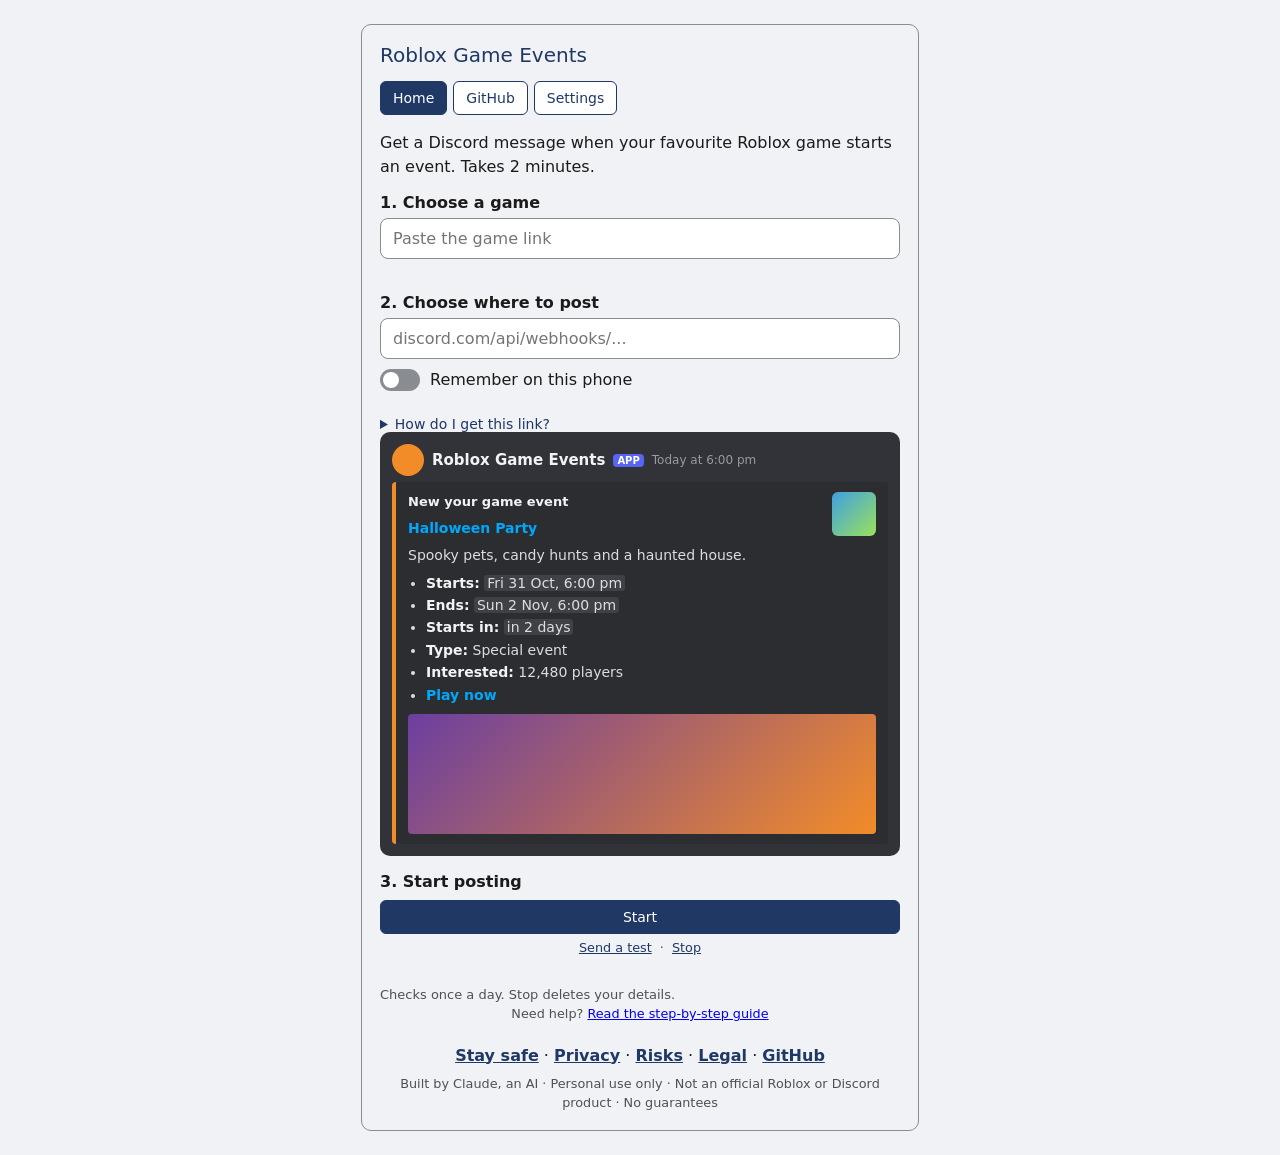
==== site/index.html @ d5dcc6f1 "Rework wiki: step-by-step guide, new button names, colours Co-Authored-By: Claude Opus 5.5 <noreply@" ====
<!doctype html>
<!-- Patch note: Need help opens the setup guide --><html lang="en"><head><meta charset="utf-8"><meta name="viewport" content="width=device-width,initial-scale=1">
<meta http-equiv="Content-Security-Policy" content="default-src 'self'; connect-src 'self' https://discord.com">
<title>Roblox Game Events</title><link rel="stylesheet" href="home.css"><script src="prefs.js"></script></head><body><div class="card">
<h1>Roblox Game Events</h1><div id="newver" class="newver" role="status" hidden>New version ready. <a href="#" id="reloadnow">Refresh now</a></div><nav class="tabs main"><a class="tab on" href="./">Home</a><a class="tab" href="github.html">GitHub</a><a class="tab" href="settings.html">Settings</a></nav>
<p class="lead">Get a Discord message when your favourite Roblox game starts an event. Takes 2 minutes.</p>
<label class="label" for="game">1. Choose a game</label>
<input id="game" placeholder="Paste the game link" autocomplete="off">
<p id="gameMsg" class="msg"></p>
<details class="saved" id="savedBox" hidden><summary>Your games (<span id="savedN">0</span>)</summary>
<div class="sv" id="sv"></div></details>
<label class="label" for="hook">2. Choose where to post</label>
<div class="row"><input id="hook" type="password" placeholder="discord.com/api/webhooks/..." autocomplete="off"><button class="btn" id="test" hidden>Test</button></div>
<label class="sw"><input type="checkbox" id="remember"><span class="k"></span>Remember on this phone</label>
<div id="nameRow" hidden><input id="label" placeholder="Name it, like #events" maxlength="30" autocomplete="off"></div>
<p id="hookMsg" class="msg"></p>
<details class="help"><summary>How do I get this link?</summary>
<ol class="steps"><li>In Discord, open your server and long-press (or right-click) the channel you want.</li><li>Tap <b>Edit Channel</b>, then <b>Integrations</b>, then <b>Webhooks</b>.</li><li>Tap <b>New Webhook</b>, then <b>Copy Webhook URL</b>.</li><li>Paste it above.</li></ol>
<p class="msg">You need Manage Webhooks permission on the server. Keep the link private: anyone with it can post in your channel.</p></details>
<details class="saved" id="hooksBox" hidden><summary>Your channels (<span id="hooksN">0</span>)</summary>
<div class="sv" id="hv"></div></details>
<div class="dc"><div class="dc-head"><span class="dc-av"></span><b>Roblox Game Events</b><span class="dc-bot">APP</span><span class="dc-time">Today at 6:00 pm</span></div>
<div class="pv"><span class="pv-icon"></span><p class="pv-by">New <span id="pvGame">your game</span> event</p><p class="pv-t">Halloween Party</p><p>Spooky pets, candy hunts and a haunted house.</p>
<ul><li><b>Starts:</b> <span class="pv-ts">Fri 31 Oct, 6:00 pm</span></li><li><b>Ends:</b> <span class="pv-ts">Sun 2 Nov, 6:00 pm</span></li><li><b>Starts in:</b> <span class="pv-ts">in 2 days</span></li><li><b>Type:</b> Special event</li><li><b>Interested:</b> 12,480 players</li><li><span class="pv-l">Play now</span></li></ul>
<div class="pv-pic"></div></div></div>
<p class="label">3. Start posting</p>
<button class="btn main big" id="on">Start</button>
<p class="small"><button class="linkbtn" id="post">Send a test</button> &middot; <button class="linkbtn" id="off">Stop</button><button id="again" hidden>Post again</button></p>
<p id="onMsg" class="msg"></p>
<p class="msg">Checks once a day. Stop deletes your details.</p>
<p class="small">Need help? <a href="https://github.com/Ginger-Hermit/Roblox-Game-Events-/wiki/Setup" target="_blank" rel="noopener">Read the step-by-step guide</a></p>
<p class="foot"><a href="safety.html#safe">Stay safe</a> &middot; <a href="safety.html#privacy">Privacy</a> &middot; <a href="safety.html#risk">Risks</a> &middot; <a href="safety.html#legal">Legal</a> &middot; <a href="https://github.com/Ginger-Hermit/Roblox-Game-Events-" target="_blank" rel="noopener">GitHub</a></p>
<p class="small">Built by Claude, an AI &middot; Personal use only &middot; Not an official Roblox or Discord product &middot; No guarantees</p>
</div><script src="setup.js"></script><script src="update.js"></script></body></html>
---- site/home.css ----
:root{--c-setup:#7A4FD0;--c-example:#2F5FB5;--bg:#F0F2F5;--text:#1B1B1B;--muted:#4D5055;--accent:#1F3864;--link:#1F3864;--onAccent:#fff;--line:#898C90;--field:#fff;--soft:#D5D8DD}
@media (prefers-color-scheme:dark){html:not([data-theme=light]){color-scheme:dark;--c-setup:#9C7FE0;--c-example:#3F66B0;--bg:#14171C;--text:#E8EAED;--muted:#9AA0A6;--accent:#3F66B0;--link:#8FB0F0;--line:#4A5058;--field:#1F242B;--soft:#2E343C}}
html[data-theme=dark]{color-scheme:dark;--bg:#14171C;--text:#E8EAED;--muted:#9AA0A6;--accent:#3F66B0;--link:#8FB0F0;--line:#4A5058;--field:#1F242B;--soft:#2E343C}
body{margin:0;background:var(--bg);color:var(--text);font-family:"Segoe UI",system-ui,sans-serif;font-size:1rem}
.card{max-width:520px;margin:24px auto;border:1px solid var(--line);border-radius:10px;padding:18px}
@media (max-width:560px){.card{margin:16px}}
h1{font-size:1.25rem;font-weight:500;color:var(--link);margin:0 0 14px}
h2{font-size:1.125rem;margin:0 0 6px}p{margin:0;line-height:1.5}
.steps{list-style:none;padding:0;margin:10px 0 0;counter-reset:s}
.steps li{position:relative;padding-left:32px;margin:10px 0;counter-increment:s}
.steps li:before{content:counter(s);position:absolute;left:0;top:1px;background:var(--accent);color:var(--onAccent);border-radius:50%;width:22px;height:22px;display:flex;align-items:center;justify-content:center;font-size:0.75rem;font-weight:600}
html[data-size=big]{font-size:1.1875rem}html[data-size=bigger]{font-size:1.375rem}
.tabs{display:flex;flex-wrap:wrap;gap:6px;margin:6px 0 14px}
.tab,.btn{padding:8px 12px;font:inherit;font-size:0.875rem;background:var(--field);color:var(--link);border:1px solid var(--link);border-radius:6px;text-decoration:none;cursor:pointer}
.tab.on,.btn.main{background:var(--accent);color:var(--onAccent)}
.label{font-weight:600;margin:14px 0 0}.msg{color:var(--muted);font-size:0.8125rem;min-height:1.2em}
.tabs.main{margin:0 0 16px}.tabs.main .tab{flex:0 0 auto}
label.label{display:block}
input{box-sizing:border-box;width:100%;font:inherit;padding:10px 12px;margin-top:6px;border:1px solid var(--line);border-radius:8px;background:var(--field);color:var(--text)}
.row{display:flex;gap:8px;align-items:flex-end}.row .btn{padding:10px 14px}
.msg.ok{color:var(--link)}.msg.bad{color:#C0392B}.msg{margin:4px 0 0}
.help{margin:6px 0 0}.help summary{cursor:pointer;color:var(--link);font-size:.875rem}
.hc{background:var(--field);border:1px solid var(--soft);border-radius:10px;padding:12px 14px}
.hc>b{font-size:1rem}.hc>p{margin:8px 0 0;color:var(--muted)}.hc a{color:var(--link)}
a.gl{display:block;text-decoration:none;color:inherit;border:1px solid var(--soft);border-radius:10px;padding:10px 12px;margin-top:8px;background:var(--field)}
a.gl b{color:var(--link)}.gl .ar{color:var(--muted)}.g1{font-size:.8125rem;color:var(--muted);margin-top:2px}.g2{font-size:.8125rem;margin-top:6px}
.newver{background:var(--accent);color:var(--onAccent);border-radius:8px;padding:8px 12px;margin:0 0 12px;font-size:.875rem}.newver a{color:inherit;font-weight:600}.newver[hidden]{display:none}
.hc+.hc{margin-top:10px}.hc ul{margin:8px 0 0;padding-left:20px;line-height:1.6}
.facts{list-style:none;padding:0!important}
.facts li{position:relative;padding-left:32px;margin:8px 0;line-height:1.5}
.facts li:before{content:"\2713";position:absolute;left:0;top:1px;color:#14632D;background:#E3F4E8;border-radius:50%;width:22px;height:22px;display:flex;align-items:center;justify-content:center;font-size:.8rem;font-weight:700}
.facts li.no:before{content:"\2715";color:#C0392B;background:var(--soft)}
.hsec{margin-top:10px}.hsec>summary{cursor:pointer;color:var(--link);border-left:4px solid var(--accent);padding:6px 12px}
.foot{text-align:center;margin:20px 0 6px}.foot a{color:var(--link);font-weight:600}
.small{text-align:center;color:var(--muted);font-size:.8rem;margin:0}
.row .btn+.btn{margin-left:-2px}
.saved{margin:14px 0 0}.saved>summary{cursor:pointer;font-weight:600;color:var(--link);border-left:4px solid var(--accent);padding:6px 12px}
.sv{display:grid;grid-template-columns:1fr 1fr;gap:8px;margin:8px 0 0}
.sv a{position:relative;display:block;border:1px solid var(--line);border-left:5px solid var(--c-setup);border-radius:10px;background:var(--field);padding:10px 30px 10px 12px;color:var(--text);text-decoration:none;min-width:0}
.sv a.on{outline:2px solid var(--accent)}.sv b{display:block;color:var(--link);font-size:.95rem;overflow:hidden;text-overflow:ellipsis;white-space:nowrap}.sv span{font-size:.8rem;color:var(--muted)}
.sv .x{position:absolute;right:4px;top:4px;border:0;background:none;color:var(--muted);font-size:1.1rem;padding:4px 8px;cursor:pointer}
.sv a.add{border-left-color:var(--line);border-style:dashed;text-align:center;color:var(--link);padding:10px 12px;display:flex;align-items:center;justify-content:center}
.sw{display:flex;align-items:center;gap:10px;margin-top:10px;cursor:pointer}.sw input{position:absolute;opacity:0;width:1px;height:1px}
.sw .k{flex:0 0 40px;height:22px;border-radius:11px;background:var(--line);position:relative;transition:background .15s}
.sw .k:after{content:"";position:absolute;left:3px;top:3px;width:16px;height:16px;border-radius:50%;background:#fff;transition:left .15s}
.sw input:checked+.k{background:var(--accent)}.sw input:checked+.k:after{left:21px}.sw input:focus-visible+.k{outline:2px solid var(--link)}
#nameRow input{margin-top:8px}
.sv a.ch{border-left-color:var(--c-example)}
html[data-colour=purple]{--accent:#5B3FA8;--link:#5B3FA8}
html[data-colour=teal]{--accent:#0F6B6B;--link:#0F6B6B}
html[data-colour=forest]{--accent:#2E6B34;--link:#2E6B34}
html[data-colour=sunset]{--accent:#A8431A;--link:#A8431A}
html[data-colour=rose]{--accent:#A3245A;--link:#A3245A}
@media (prefers-color-scheme:dark){html[data-colour=purple]:not([data-theme=light]){--accent:#7E5FD0;--link:#B9A3F0}html[data-colour=teal]:not([data-theme=light]){--accent:#1F8A8A;--link:#7FD4D4}html[data-colour=forest]:not([data-theme=light]){--accent:#3E8A45;--link:#8FD49A}html[data-colour=sunset]:not([data-theme=light]){--accent:#C2572A;--link:#F2A27E}html[data-colour=rose]:not([data-theme=light]){--accent:#C23A73;--link:#F29BC0}}
html[data-colour=purple][data-theme=dark]{--accent:#7E5FD0;--link:#B9A3F0}
html[data-colour=teal][data-theme=dark]{--accent:#1F8A8A;--link:#7FD4D4}
html[data-colour=forest][data-theme=dark]{--accent:#3E8A45;--link:#8FD49A}
html[data-colour=sunset][data-theme=dark]{--accent:#C2572A;--link:#F2A27E}
html[data-colour=rose][data-theme=dark]{--accent:#C23A73;--link:#F29BC0}
.dc{background:#313338;border-radius:10px;padding:12px;color:#dbdee1;font-family:"gg sans","Segoe UI",system-ui,sans-serif}
.dc-head{display:flex;align-items:center;gap:8px;flex-wrap:wrap;margin-bottom:6px;font-size:0.9375rem}.dc-head b{color:#f2f3f5}
.dc-av{width:32px;height:32px;border-radius:50%;background:#F28C28;flex:0 0 auto}
.dc-bot{background:#5865F2;color:#fff;font-size:0.625rem;font-weight:600;border-radius:4px;padding:1px 4px}.dc-time{color:#949ba4;font-size:0.75rem}
.pv{position:relative;background:#2b2d31;border-left:4px solid #F28C28;border-radius:4px;padding:10px 12px;font-size:0.875rem;line-height:1.4}
.pv p{margin:0 0 6px;padding-right:56px}.pv ul{margin:6px 0;padding-left:18px;line-height:1.6}
.pv-by{font-size:0.8125rem;color:#f2f3f5;font-weight:600}.pv-t,.pv-l{color:#00a8fc;font-weight:600}.pv b{color:#f2f3f5}
.pv-ts{background:#3f4147;border-radius:3px;padding:0 3px}
.pv-icon{position:absolute;right:12px;top:10px;width:44px;height:44px;border-radius:6px;background:linear-gradient(135deg,#3fa0e0,#9be15d)}
.pv-pic{height:120px;border-radius:4px;margin-top:8px;background:linear-gradient(135deg,#6b3fa0,#F28C28)}
.lead{margin:12px 0 4px}.hint{color:var(--muted);font-size:.875rem;margin:2px 0 6px}.btn.big{width:100%;margin-top:6px}.linkbtn{background:none;border:0;padding:4px;color:var(--link);text-decoration:underline;font:inherit;cursor:pointer}

.rk{border-left:4px solid var(--accent);padding:4px 0 4px 12px;margin:10px 0}.rk.ok{border-color:#2E8B57}.rk.mid{border-color:#F28C28}.rk b,.rk span{display:block}.rk span{color:var(--muted);font-size:.875rem}.rklinks a{display:block;margin:6px 0}
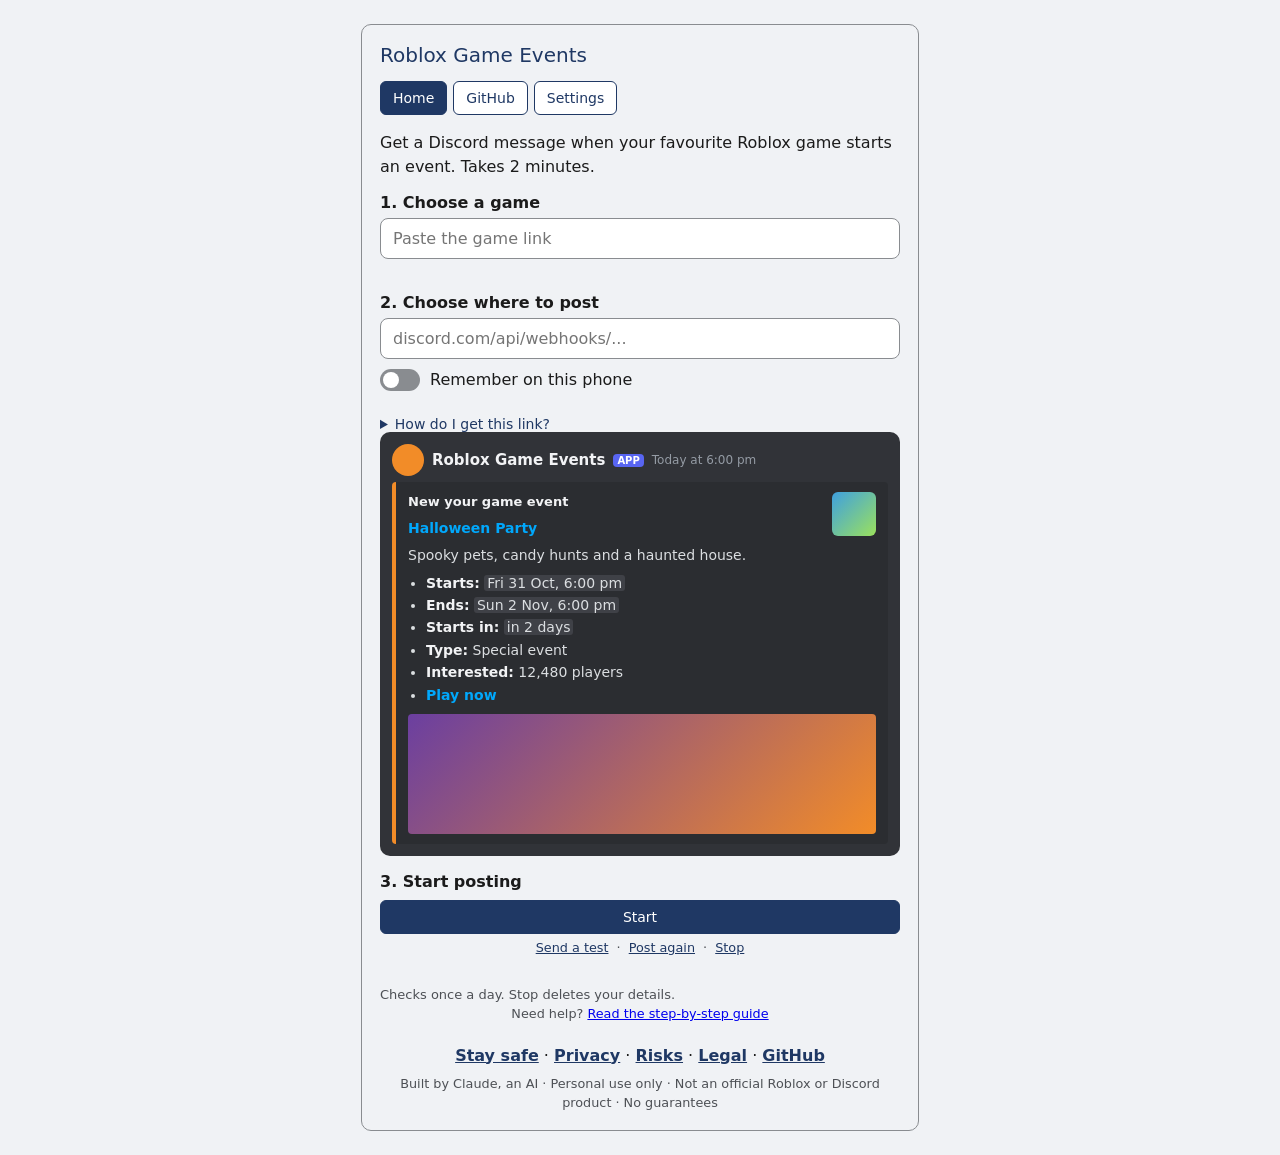
==== commit 9e6307b6: "Add Post again button Co-Authored-By: Claude Opus 5.5 <noreply@anthropic.com> Claude-Session: https:" ====
--- a/site/index.html
+++ b/site/index.html
@@ -1,5 +1,5 @@
 <!doctype html>
-<!-- Patch note: Need help opens the setup guide --><html lang="en"><head><meta charset="utf-8"><meta name="viewport" content="width=device-width,initial-scale=1">
+<!-- Patch note: Re-send the game's current events to your channel --><html lang="en"><head><meta charset="utf-8"><meta name="viewport" content="width=device-width,initial-scale=1">
 <meta http-equiv="Content-Security-Policy" content="default-src 'self'; connect-src 'self' https://discord.com">
 <title>Roblox Game Events</title><link rel="stylesheet" href="home.css"><script src="prefs.js"></script></head><body><div class="card">
 <h1>Roblox Game Events</h1><div id="newver" class="newver" role="status" hidden>New version ready. <a href="#" id="reloadnow">Refresh now</a></div><nav class="tabs main"><a class="tab on" href="./">Home</a><a class="tab" href="github.html">GitHub</a><a class="tab" href="settings.html">Settings</a></nav>
@@ -25,7 +25,7 @@
 <div class="pv-pic"></div></div></div>
 <p class="label">3. Start posting</p>
 <button class="btn main big" id="on">Start</button>
-<p class="small"><button class="linkbtn" id="post">Send a test</button> &middot; <button class="linkbtn" id="off">Stop</button><button id="again" hidden>Post again</button></p>
+<p class="small"><button class="linkbtn" id="post">Send a test</button> &middot; <button class="linkbtn" id="again">Post again</button> &middot; <button class="linkbtn" id="off">Stop</button></p>
 <p id="onMsg" class="msg"></p>
 <p class="msg">Checks once a day. Stop deletes your details.</p>
 <p class="small">Need help? <a href="https://github.com/Ginger-Hermit/Roblox-Game-Events-/wiki/Setup" target="_blank" rel="noopener">Read the step-by-step guide</a></p>
